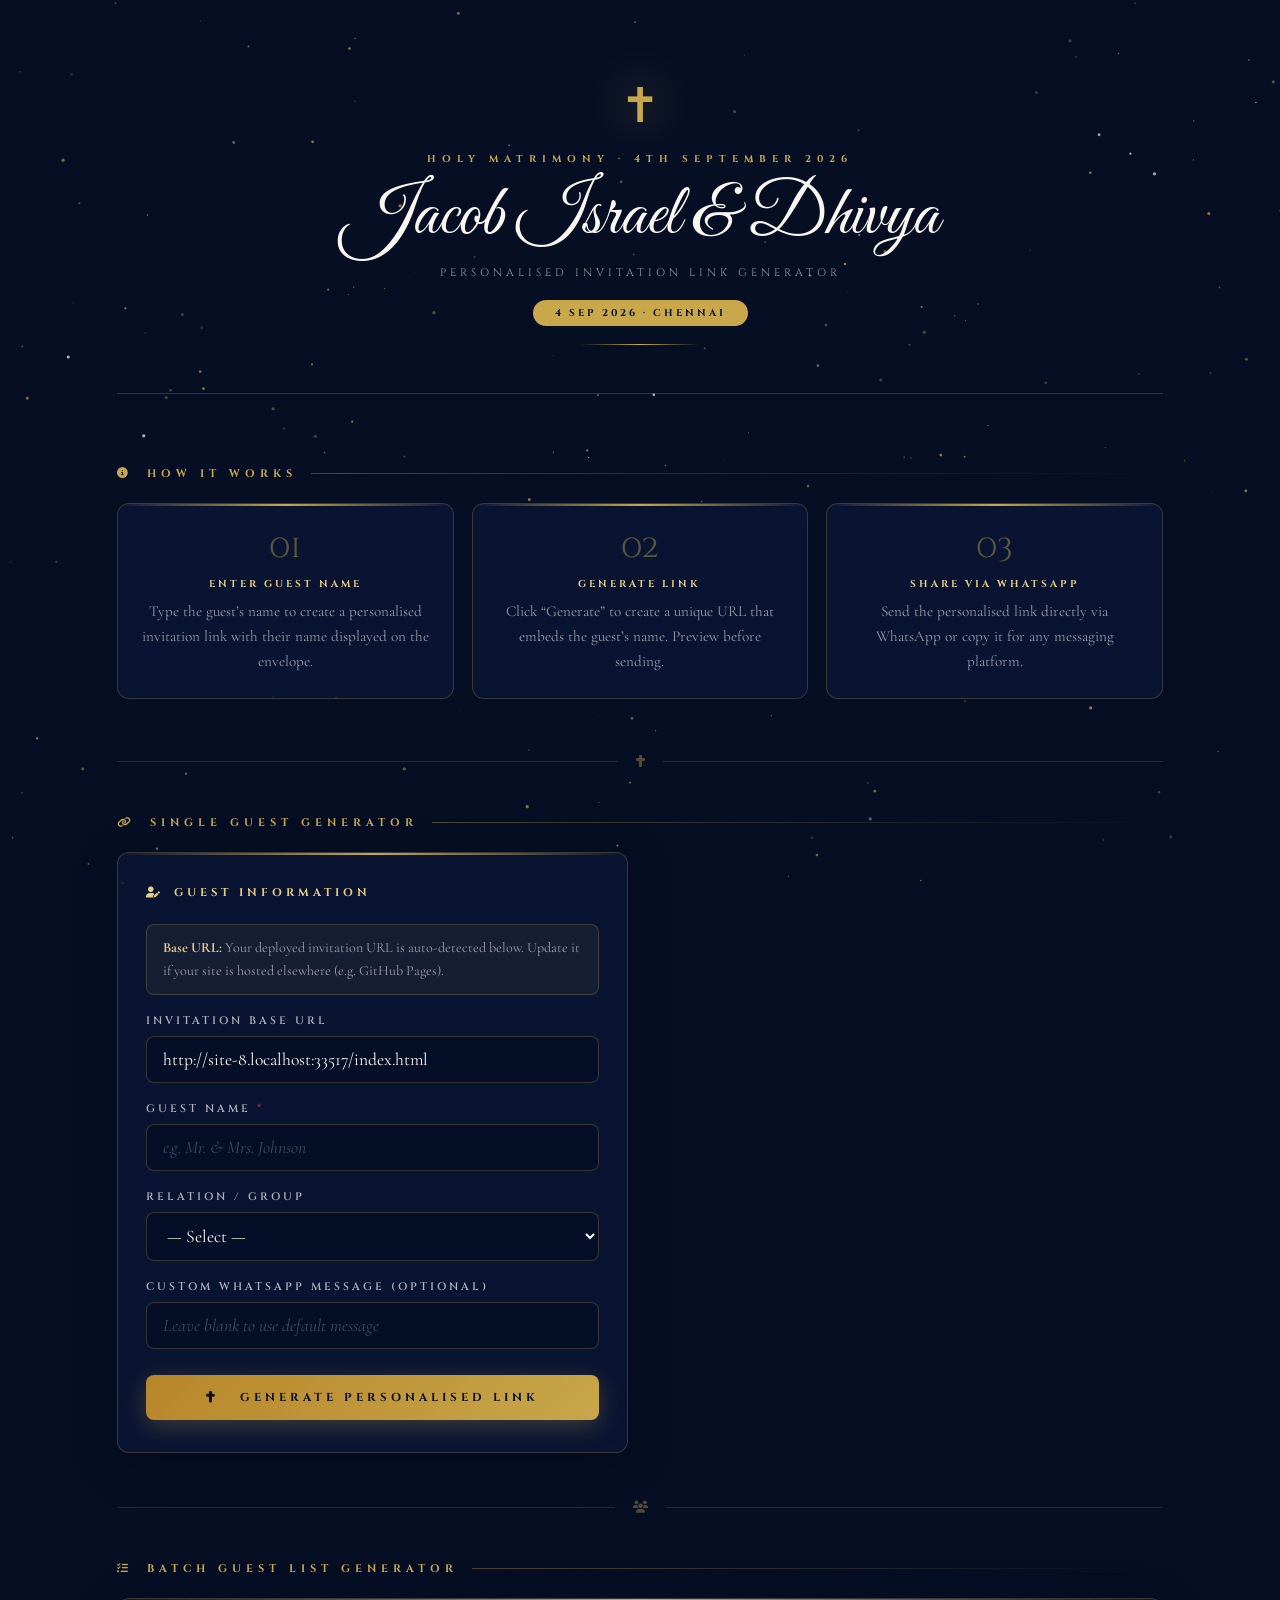
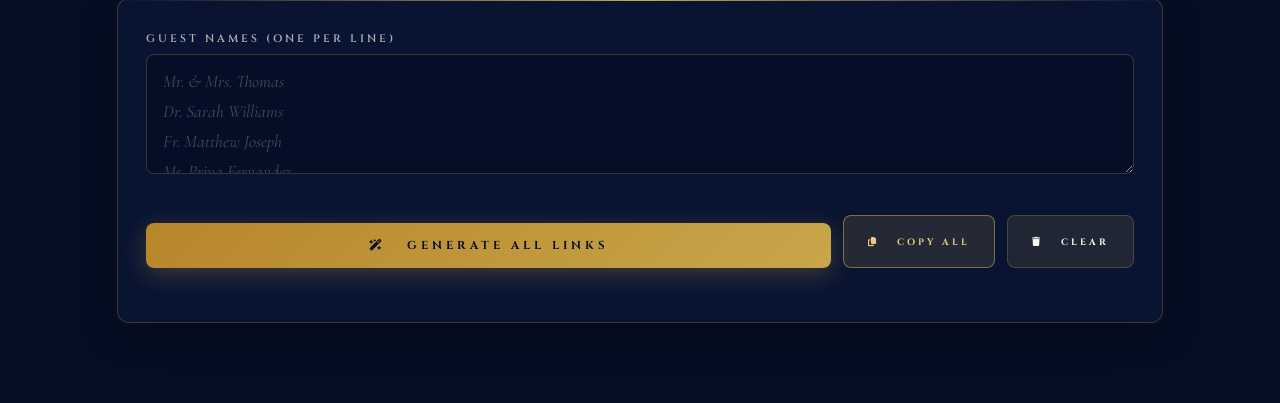
==== invite-generator.html @ 11e8b3fe "Add project files" ====
<!DOCTYPE html>
<html lang="en">
<head>
  <meta charset="UTF-8" />
  <meta name="viewport" content="width=device-width,initial-scale=1" />
  <title>Invitation Link Generator &#8212; Jacob Israel &amp; Dhivya Holy Matrimony</title>
  <meta name="description" content="Generate personalised invitation links for Jacob Israel &amp; Dhivya's Holy Matrimony on 4th September 2026." />
  <link rel="preconnect" href="https://fonts.googleapis.com" />
  <link rel="preconnect" href="https://fonts.gstatic.com" crossorigin />
  <link href="https://fonts.googleapis.com/css2?family=Cinzel:wght@400;600;700;900&family=Cinzel+Decorative:wght@400;700;900&family=Cormorant+Garamond:ital,wght@0,400;0,600;1,400;1,600&family=Great+Vibes&family=Playfair+Display:ital,wght@0,400;0,700;1,400&family=Lato:wght@300;400;700&display=swap" rel="stylesheet" />
  <link rel="stylesheet" href="https://cdnjs.cloudflare.com/ajax/libs/font-awesome/6.5.0/css/all.min.css" />
  <style>
    :root {
      --navy-deep:  #060E24;
      --navy-core:  #0D1B3E;
      --navy-mid:   #152347;
      --navy-light: #1E3060;
      --gold-core:  #C9A84C;
      --gold-light: #E8CC88;
      --gold-pale:  #F5E4B8;
      --ivory:      #FAF7F0;
      --text-dim:   rgba(250,247,240,0.60);
      --text-mid:   rgba(250,247,240,0.80);
      --border:     rgba(201,168,76,0.25);
      --border-b:   rgba(201,168,76,0.55);
      --glass:      rgba(13,27,62,0.55);
      --radius:     12px;
      --transition: 0.32s cubic-bezier(0.4,0,0.2,1);
    }
    *,*::before,*::after{ box-sizing:border-box; margin:0; padding:0; }
    html{ scroll-behavior:smooth; }
    ::-webkit-scrollbar{ width:5px; }
    ::-webkit-scrollbar-track{ background:var(--navy-deep); }
    ::-webkit-scrollbar-thumb{ background:var(--gold-core); border-radius:3px; }
    body{
      font-family:'Cormorant Garamond',serif;
      background:var(--navy-deep); color:var(--ivory);
      min-height:100vh; overflow-x:hidden;
      -webkit-font-smoothing:antialiased;
    }
    #bgCanvas{ position:fixed; inset:0; width:100%; height:100%; pointer-events:none; z-index:0; }

    /* ─── LAYOUT ─── */
    .wrapper{
      position:relative; z-index:1;
      max-width:1200px; margin:0 auto;
      padding:clamp(32px,6vw,80px) clamp(20px,6vw,80px) 80px;
    }

    /* ─── HEADER ─── */
    .page-header{
      text-align:center; margin-bottom:clamp(40px,6vw,72px);
      padding-bottom:clamp(28px,4vw,48px);
      border-bottom:1px solid var(--border);
      position:relative;
    }
    .page-header .cross{
      font-size:clamp(2rem,4vw,3rem); color:var(--gold-core);
      display:block; margin-bottom:16px;
      filter:drop-shadow(0 0 24px rgba(201,168,76,0.8));
      animation:glow 3.5s ease-in-out infinite;
    }
    @keyframes glow{
      0%,100%{ filter:drop-shadow(0 0 20px rgba(201,168,76,0.7)); }
      50%{ filter:drop-shadow(0 0 45px rgba(201,168,76,1.0)); }
    }
    .page-header .eyebrow{
      font-family:'Cinzel',serif; font-size:.62rem; letter-spacing:6px;
      text-transform:uppercase; color:var(--gold-core); font-weight:700;
      display:block; margin-bottom:12px;
    }
    .page-header h1{
      font-family:'Great Vibes',cursive;
      font-size:clamp(2.6rem,6vw,4.5rem);
      color:var(--ivory); font-weight:normal; line-height:1.1; margin-bottom:8px;
    }
    .page-header .sub{
      font-family:'Cinzel',serif; font-size:.68rem; letter-spacing:4px;
      color:var(--text-dim); text-transform:uppercase; margin-bottom:10px;
    }
    .page-header .date-tag{
      display:inline-block; font-family:'Cinzel',serif; font-size:.62rem;
      letter-spacing:3px; text-transform:uppercase; font-weight:700;
      background:var(--gold-core); color:var(--navy-deep); border-radius:50px;
      padding:6px 22px; margin-top:10px;
    }
    .header-rule{
      width:120px; height:1px; margin:18px auto 0;
      background:linear-gradient(90deg,transparent,var(--gold-core),transparent);
    }

    /* ─── HOW IT WORKS ─── */
    .how-grid{
      display:grid; grid-template-columns:repeat(3,1fr);
      gap:18px; margin-bottom:clamp(36px,5vw,56px);
    }
    @media(max-width:640px){ .how-grid{ grid-template-columns:1fr; } }
    .how-card{
      background:var(--glass);
      border:1px solid var(--border); border-radius:var(--radius);
      padding:24px 20px; text-align:center;
      backdrop-filter:blur(8px);
      transition:border-color var(--transition), transform var(--transition);
    }
    .how-card:hover{ border-color:var(--border-b); transform:translateY(-3px); }
    .how-card::before{
      content:''; display:block; height:2px;
      background:linear-gradient(90deg,transparent,var(--gold-core),transparent);
      margin:-24px -20px 20px;
    }
    .how-num{
      font-family:'Cinzel Decorative',serif; font-size:2rem;
      color:var(--gold-core); opacity:.45; margin-bottom:8px;
    }
    .how-title{
      font-family:'Cinzel',serif; font-size:.62rem; letter-spacing:3px;
      text-transform:uppercase; color:var(--gold-light); font-weight:700; margin-bottom:8px;
    }
    .how-desc{ font-size:.95rem; color:var(--text-dim); line-height:1.65; }

    /* ─── SECTION HEADING ─── */
    .sec-head{
      font-family:'Cinzel',serif; font-size:.68rem; letter-spacing:5px;
      text-transform:uppercase; color:var(--gold-core); font-weight:700;
      margin-bottom:22px; display:flex; align-items:center; gap:14px;
    }
    .sec-head::after{
      content:''; flex:1; height:1px;
      background:linear-gradient(90deg,rgba(201,168,76,.35),transparent);
    }

    /* ─── GRID ─── */
    .gen-grid{
      display:grid; grid-template-columns:1fr 1fr;
      gap:24px; margin-bottom:40px;
    }
    @media(max-width:720px){ .gen-grid{ grid-template-columns:1fr; } }

    /* ─── PANEL ─── */
    .panel{
      background:var(--glass);
      border:1px solid var(--border); border-radius:var(--radius);
      padding:32px 28px; backdrop-filter:blur(12px);
      position:relative; overflow:hidden;
      box-shadow:0 10px 40px rgba(0,0,0,0.25);
    }
    .panel::before{
      content:''; position:absolute; top:0; left:0; right:0; height:2px;
      background:linear-gradient(90deg,transparent,var(--gold-core),transparent);
    }
    .panel-title{
      font-family:'Cinzel',serif; font-size:.7rem; letter-spacing:4px;
      text-transform:uppercase; color:var(--gold-light); font-weight:700;
      margin-bottom:24px; display:flex; align-items:center; gap:10px;
    }

    /* ─── FORM ─── */
    .form-group{ margin-bottom:18px; }
    .form-group label{
      display:block; font-family:'Cinzel',serif; font-size:.68rem;
      letter-spacing:3px; text-transform:uppercase;
      color:rgba(250,247,240,.7); font-weight:600; margin-bottom:8px;
    }
    .form-group input,
    .form-group select,
    .form-group textarea{
      width:100%; background:rgba(6,14,36,0.75);
      border:1px solid var(--border); border-radius:8px;
      padding:12px 16px; font-family:'Cormorant Garamond',serif;
      font-size:1.1rem; color:var(--ivory); outline:none;
      transition:border-color var(--transition), box-shadow var(--transition);
    }
    .form-group input::placeholder,
    .form-group textarea::placeholder{ color:rgba(250,247,240,.25); font-style:italic; }
    .form-group input:focus,
    .form-group select:focus,
    .form-group textarea:focus{
      border-color:var(--gold-core);
      box-shadow:0 0 0 3px rgba(201,168,76,0.12);
    }
    .form-group select option{ background:var(--navy-mid); color:var(--ivory); }
    .form-group textarea{ min-height:120px; resize:vertical; line-height:1.7; }
    .note-text{
      font-size:.88rem; color:var(--text-dim); line-height:1.6;
      background:rgba(201,168,76,.07); border:1px solid var(--border);
      border-radius:8px; padding:12px 16px; margin-bottom:18px;
    }
    .note-text strong{ color:var(--gold-light); }

    /* ─── BUTTONS ─── */
    .btn-gen{
      width:100%; padding:15px 24px;
      background:linear-gradient(135deg,#B8862A,var(--gold-core),var(--gold-pale));
      background-size:220% auto;
      border:none; border-radius:8px;
      font-family:'Cinzel',serif; font-size:.72rem; letter-spacing:4px;
      text-transform:uppercase; font-weight:700;
      color:var(--navy-deep); cursor:pointer;
      transition:background-position .45s, transform .22s, box-shadow .3s;
      box-shadow:0 6px 24px rgba(201,168,76,.28); margin-top:8px;
    }
    .btn-gen:hover{
      background-position:right center; transform:translateY(-2px);
      box-shadow:0 12px 36px rgba(201,168,76,.45);
    }
    .btn-gen:active{ transform:translateY(0); }

    /* ─── OUTPUT PANEL ─── */
    .output-panel{ grid-column:1/-1; display:none; }
    .output-panel.show{ display:block; }
    .out-name{
      font-family:'Great Vibes',cursive; font-size:clamp(2rem,5vw,3.2rem);
      color:var(--gold-pale); text-shadow:0 0 30px rgba(201,168,76,.35);
      margin-bottom:4px; line-height:1.1;
    }
    .out-meta{
      font-family:'Cinzel',serif; font-size:.6rem; letter-spacing:3.5px;
      color:var(--text-dim); text-transform:uppercase; margin-bottom:22px;
    }
    .url-label{
      font-family:'Cinzel',serif; font-size:.56rem; letter-spacing:3px;
      color:rgba(250,247,240,.4); text-transform:uppercase; font-weight:700; margin-bottom:6px;
    }
    .url-box{
      background:rgba(6,14,36,0.85); border:1px solid var(--border);
      border-radius:8px; padding:14px 18px;
      font-family:'Lato',sans-serif; font-size:.9rem; color:var(--gold-light);
      word-break:break-all; line-height:1.6; margin-bottom:18px;
      cursor:text; user-select:all; transition:border-color var(--transition);
    }
    .url-box:hover{ border-color:var(--border-b); }
    .action-row{ display:flex; gap:10px; flex-wrap:wrap; margin-bottom:14px; }
    .btn-action{
      flex:1; min-width:110px; padding:11px 16px; border-radius:8px;
      font-family:'Cinzel',serif; font-size:.58rem; letter-spacing:3px;
      text-transform:uppercase; font-weight:700; cursor:pointer;
      transition:all var(--transition); display:flex;
      align-items:center; justify-content:center; gap:8px; text-decoration:none;
      border:1px solid transparent;
    }
    .btn-copy{
      background:rgba(201,168,76,.14); border-color:var(--border-b); color:var(--gold-light);
    }
    .btn-copy:hover{ background:rgba(201,168,76,.28); }
    .btn-copy.ok{
      background:rgba(50,180,80,.2); border-color:rgba(50,180,80,.5); color:#7EE87E;
    }
    .btn-wa{
      background:rgba(37,211,102,.12); border-color:rgba(37,211,102,.35); color:#25D366;
    }
    .btn-wa:hover{ background:rgba(37,211,102,.24); }
    .btn-prev{
      background:rgba(201,168,76,.12); border-color:var(--border); color:var(--ivory);
    }
    .btn-prev:hover{ background:rgba(201,168,76,.24); }

    /* ─── BATCH TABLE ─── */
    .table-scroll{ overflow-x:auto; border-radius:var(--radius); border:1px solid var(--border); }
    table{ width:100%; border-collapse:collapse; min-width:580px; }
    thead tr{ background:rgba(6,14,36,0.85); }
    th{
      font-family:'Cinzel',serif; font-size:.58rem; letter-spacing:3px;
      text-transform:uppercase; color:var(--gold-core); padding:13px 16px;
      text-align:left; white-space:nowrap; font-weight:700;
      border-bottom:1px solid var(--border);
    }
    td{
      padding:12px 16px; font-size:.95rem; color:var(--text-mid);
      border-bottom:1px solid rgba(255,255,255,.04); vertical-align:middle;
    }
    tr:last-child td{ border-bottom:none; }
    tr:hover td{ background:rgba(201,168,76,.04); }
    .td-n{ font-family:'Playfair Display',serif; font-style:italic; color:var(--gold-pale); }
    .td-u{ font-family:'Lato',sans-serif; font-size:.78rem; color:var(--text-dim); max-width:240px; overflow:hidden; text-overflow:ellipsis; white-space:nowrap; cursor:pointer; }
    .td-u:hover{ color:var(--gold-light); }
    .tbl-btn{
      padding:5px 10px; border-radius:5px;
      font-family:'Cinzel',serif; font-size:.5rem; letter-spacing:2px;
      text-transform:uppercase; font-weight:700; cursor:pointer;
      display:inline-flex; align-items:center; gap:5px; margin-right:4px;
      text-decoration:none; transition:all .2s; border:1px solid transparent;
    }
    .tb-cp{ background:rgba(201,168,76,.14); border-color:var(--border); color:var(--gold-light); }
    .tb-cp:hover{ background:rgba(201,168,76,.28); }
    .tb-cp.ok{ background:rgba(50,180,80,.2); border-color:rgba(50,180,80,.5); color:#7EE87E; }
    .tb-wa{ background:rgba(37,211,102,.12); border-color:rgba(37,211,102,.3); color:#25D366; }
    .tb-wa:hover{ background:rgba(37,211,102,.24); }
    .tb-pv{ background:rgba(201,168,76,.1); border-color:var(--border); color:var(--ivory); }
    .tb-pv:hover{ background:rgba(201,168,76,.22); }
    .tb-dl{ background:rgba(220,60,60,.1); border-color:rgba(220,60,60,.25); color:rgba(220,80,80,.9); }
    .tb-dl:hover{ background:rgba(220,60,60,.22); }

    /* ─── TOAST ─── */
    #toast{
      position:fixed; bottom:32px; left:50%;
      transform:translateX(-50%) translateY(18px);
      background:rgba(21,35,71,.97); border:1px solid var(--gold-core);
      border-radius:8px; padding:13px 28px;
      font-family:'Cinzel',serif; font-size:.62rem; letter-spacing:3.5px;
      text-transform:uppercase; color:var(--gold-pale); font-weight:700;
      z-index:9999; opacity:0; transition:opacity .3s,transform .3s;
      pointer-events:none; white-space:nowrap;
      box-shadow:0 8px 30px rgba(0,0,0,0.4);
    }
    #toast.show{ opacity:1; transform:translateX(-50%) translateY(0); }

    /* ─── DIVIDER ─── */
    .divider{
      display:flex; align-items:center; gap:18px;
      margin:clamp(32px,4vw,48px) 0; color:rgba(201,168,76,.4);
    }
    .divider::before,.divider::after{ content:''; flex:1; height:1px; background:rgba(201,168,76,.18); }
    .divider i{ font-size:.75rem; }

    /* ─── RESPONSIVE ─── */
    @media(max-width:480px){
      .action-row{ flex-direction:column; }
      .btn-action{ flex:none; width:100%; }
    }
  </style>
</head>
<body>
  <canvas id="bgCanvas"></canvas>
  <div id="toast" role="status" aria-live="polite"></div>

  <div class="wrapper">

    <!-- HEADER -->
    <header class="page-header">
      <span class="cross" aria-hidden="true">&#10013;</span>
      <span class="eyebrow">Holy Matrimony &#183; 4th September 2026</span>
      <h1>Jacob Israel &amp; Dhivya</h1>
      <p class="sub">Personalised Invitation Link Generator</p>
      <span class="date-tag">4 Sep 2026 &#183; Chennai</span>
      <div class="header-rule"></div>
    </header>

    <!-- HOW IT WORKS -->
    <div class="sec-head"><i class="fas fa-circle-info"></i> How It Works</div>
    <div class="how-grid">
      <div class="how-card">
        <div class="how-num">01</div>
        <div class="how-title">Enter Guest Name</div>
        <div class="how-desc">Type the guest&#8217;s name to create a personalised invitation link with their name displayed on the envelope.</div>
      </div>
      <div class="how-card">
        <div class="how-num">02</div>
        <div class="how-title">Generate Link</div>
        <div class="how-desc">Click &#8220;Generate&#8221; to create a unique URL that embeds the guest&#8217;s name. Preview before sending.</div>
      </div>
      <div class="how-card">
        <div class="how-num">03</div>
        <div class="how-title">Share via WhatsApp</div>
        <div class="how-desc">Send the personalised link directly via WhatsApp or copy it for any messaging platform.</div>
      </div>
    </div>

    <div class="divider"><i class="fas fa-cross"></i></div>

    <!-- GENERATOR -->
    <div class="sec-head"><i class="fas fa-link"></i> Single Guest Generator</div>
    <div class="gen-grid">

      <!-- Input -->
      <div class="panel">
        <div class="panel-title"><i class="fas fa-user-pen"></i> Guest Information</div>
        <div class="note-text">
          <strong>Base URL:</strong> Your deployed invitation URL is auto-detected below.
          Update it if your site is hosted elsewhere (e.g. GitHub Pages).
        </div>
        <div class="form-group">
          <label for="baseUrl">Invitation Base URL</label>
          <input type="url" id="baseUrl" placeholder="https://yourdomain.com/christiraian/index.html" />
        </div>
        <div class="form-group">
          <label for="guestName">Guest Name <span style="color:rgba(220,80,80,.7);">*</span></label>
          <input type="text" id="guestName" placeholder="e.g. Mr. &amp; Mrs. Johnson" autocomplete="name" />
        </div>
        <div class="form-group">
          <label for="guestRelation">Relation / Group</label>
          <select id="guestRelation">
            <option value="">&#8212; Select &#8212;</option>
            <option value="Family">Family</option>
            <option value="Friend">Friend</option>
            <option value="Church Member">Church Member</option>
            <option value="Colleague">Colleague</option>
            <option value="Neighbour">Neighbour</option>
            <option value="Guest">Guest</option>
          </select>
        </div>
        <div class="form-group">
          <label for="customMsg">Custom WhatsApp Message (optional)</label>
          <input type="text" id="customMsg" placeholder="Leave blank to use default message" />
        </div>
        <button class="btn-gen" id="genBtn" onclick="generateLink()">
          <i class="fas fa-cross"></i> &nbsp; Generate Personalised Link
        </button>
      </div>

      <!-- Output -->
      <div class="panel output-panel" id="outputPanel">
        <div class="panel-title"><i class="fas fa-envelope-open-text"></i> Generated Invitation</div>
        <div class="out-name" id="outName">Guest Name</div>
        <div class="out-meta" id="outMeta">Holy Matrimony &#183; 4th September 2026</div>
        <div class="url-label">Personalised Invitation Link</div>
        <div class="url-box" id="outUrl" onclick="copyFromBox(this)"></div>
        <div class="action-row">
          <button class="btn-action btn-copy" id="copyBtn" onclick="copyFromBox(document.getElementById('outUrl'))">
            <i class="fas fa-copy"></i> Copy Link
          </button>
          <a class="btn-action btn-wa" id="waBtn" href="#" target="_blank" rel="noopener">
            <i class="fab fa-whatsapp"></i> WhatsApp
          </a>
          <a class="btn-action btn-prev" id="prevBtn" href="#" target="_blank" rel="noopener">
            <i class="fas fa-eye"></i> Preview
          </a>
        </div>
      </div>

    </div><!-- /gen-grid -->

    <div class="divider"><i class="fas fa-users"></i></div>

    <!-- BATCH -->
    <div class="sec-head"><i class="fas fa-list-check"></i> Batch Guest List Generator</div>
    <div class="panel">
      <div class="form-group">
        <label for="batchInput">Guest Names (one per line)</label>
        <textarea id="batchInput" class="form-group" placeholder="Mr. &amp; Mrs. Thomas&#10;Dr. Sarah Williams&#10;Fr. Matthew Joseph&#10;Ms. Priya Fernandez&#10;..."></textarea>
      </div>
      <div style="display:flex;gap:12px;flex-wrap:wrap;margin-bottom:22px;">
        <button class="btn-gen" style="flex:1;min-width:180px;" onclick="generateBatch()">
          <i class="fas fa-wand-magic-sparkles"></i> &nbsp; Generate All Links
        </button>
        <button class="btn-action btn-copy" style="flex:none;padding:15px 24px;" onclick="copyAllUrls()">
          <i class="fas fa-copy"></i> &nbsp; Copy All
        </button>
        <button class="btn-action btn-prev" style="flex:none;padding:15px 24px;" onclick="clearBatch()">
          <i class="fas fa-trash"></i> &nbsp; Clear
        </button>
      </div>
      <div class="table-scroll" id="batchTableWrap" style="display:none;">
        <table>
          <thead>
            <tr>
              <th>#</th>
              <th><i class="fas fa-user"></i> Guest Name</th>
              <th><i class="fas fa-link"></i> Invitation URL</th>
              <th><i class="fas fa-cog"></i> Actions</th>
            </tr>
          </thead>
          <tbody id="batchBody"></tbody>
        </table>
      </div>
    </div>

  </div><!-- /wrapper -->

  <script>
    /* ── Stars ── */
    (function(){
      var c=document.getElementById('bgCanvas'), x=c.getContext('2d'), stars=[], W, H;
      function resize(){ W=c.width=window.innerWidth; H=c.height=window.innerHeight; mk(); }
      function mk(){
        stars=[];
        var n=Math.floor((W*H)/6000);
        for(var i=0;i<n;i++){
          stars.push({ x:Math.random()*W, y:Math.random()*H, r:Math.random()*1.4+.3,
            sp:.002+Math.random()*.008, ph:Math.random()*Math.PI*2,
            w:Math.random()>.8 });
        }
      }
      function draw(t){
        x.clearRect(0,0,W,H);
        stars.forEach(function(s){
          var a=(.25+.75*Math.abs(Math.sin(t*s.sp+s.ph)))*.72;
          x.beginPath(); x.arc(s.x,s.y,s.r,0,Math.PI*2);
          x.fillStyle=s.w?'rgba(255,255,255,'+a+')':'rgba(201,168,76,'+a+')';
          x.fill();
        });
        requestAnimationFrame(draw);
      }
      window.addEventListener('resize',resize,{passive:true}); resize(); requestAnimationFrame(draw);
    })();

    /* ── Toast ── */
    function toast(msg){
      var t=document.getElementById('toast'); t.textContent=msg;
      t.classList.add('show');
      setTimeout(function(){ t.classList.remove('show'); },2400);
    }

    /* ── Helpers ── */
    function getBase(){
      var u=document.getElementById('baseUrl').value.trim();
      return u.replace(/\/$/,'');
    }
    function makeUrl(name){ return getBase()+'?to='+encodeURIComponent(name); }

    function makeWAText(name, url){
      var custom=document.getElementById('customMsg').value.trim();
      if(custom) return encodeURIComponent(custom+'\n'+url);
      return encodeURIComponent(
        '\u271d Dear '+name+',\n\n'+
        'With hearts full of gratitude to God, we joyfully invite you to the\n'+
        '*Holy Matrimony of*\n\n'+
        '*J. Jacob Israel & N.S. Dhivya*\n\n'+
        '\ud83d\udcc5 *Friday, 4th September 2026*\n\n'+
        '\u26ea *Ceremony* \u2013 4:00 PM to 5:30 PM\n'+
        '   Votive Shrine of the Immaculate Heart of Mary\n'+
        '   63, Halls Road, Kilpauk, Chennai \u2013 600 010\n\n'+
        '\ud83e\udd42 *Reception* \u2013 7:00 PM Onwards\n'+
        '   CSI Lite Auditorium, Kellys, Chennai\n\n'+
        '\ud83d\udd17 Your personalised invitation:\n'+url+'\n\n'+
        '\u271d \u201cThis is the Lord\u2019s doing, it is marvellous in our eyes.\u201d \u2014 Psalms 118:23'
      );
    }

    /* ── Generate Single ── */
    function generateLink(){
      var name=document.getElementById('guestName').value.trim();
      if(!name){ toast('Please enter a guest name'); return; }
      var rel=document.getElementById('guestRelation').value;
      var url=makeUrl(name);
      document.getElementById('outName').textContent=name;
      document.getElementById('outMeta').textContent=(rel?rel+' \u00b7 ':'')+' Holy Matrimony \u00b7 4th September 2026';
      document.getElementById('outUrl').textContent=url;
      document.getElementById('outUrl').title=url;
      document.getElementById('prevBtn').href=url;
      document.getElementById('waBtn').href='https://wa.me/?text='+makeWAText(name,url);
      var op=document.getElementById('outputPanel');
      op.classList.add('show');
      op.scrollIntoView({behavior:'smooth',block:'nearest'});
    }

    /* ── Copy ── */
    function copyText(text, btn){
      navigator.clipboard.writeText(text).then(function(){
        toast('Link copied to clipboard!');
        if(btn){ btn.classList.add('ok'); var old=btn.innerHTML; btn.innerHTML='<i class="fas fa-check"></i> Copied!';
          setTimeout(function(){ btn.classList.remove('ok'); btn.innerHTML=old; },2200); }
      }).catch(function(){
        var ta=document.createElement('textarea'); ta.value=text;
        document.body.appendChild(ta); ta.select(); document.execCommand('copy');
        document.body.removeChild(ta); toast('Copied!');
      });
    }
    function copyFromBox(el){
      var url=el.textContent.trim(); if(!url) return;
      var btn=document.getElementById('copyBtn');
      copyText(url, btn);
    }

    /* ── Batch ── */
    function generateBatch(){
      var raw=document.getElementById('batchInput').value.trim();
      if(!raw){ toast('Enter at least one guest name'); return; }
      var names=raw.split('\n').map(function(n){ return n.trim(); }).filter(function(n){ return n; });
      var tbody=document.getElementById('batchBody');
      tbody.innerHTML='';
      names.forEach(function(name,i){
        var url=makeUrl(name);
        var waHref='https://wa.me/?text='+makeWAText(name,url);
        var tr=document.createElement('tr');
        tr.innerHTML=
          '<td style="color:rgba(201,168,76,.5);font-family:Cinzel,serif;font-size:.68rem;">'+(i+1)+'</td>'+
          '<td class="td-n">'+escHtml(name)+'</td>'+
          '<td class="td-u" title="'+escAttr(url)+'" onclick="copyText(\''+escAttr(url)+'\',null)">'+escHtml(url)+'</td>'+
          '<td style="white-space:nowrap;">'+
            '<button class="tbl-btn tb-cp" onclick="copyText(\''+escAttr(url)+'\',this)"><i class="fas fa-copy"></i></button>'+
            '<a class="tbl-btn tb-wa" href="'+escAttr(waHref)+'" target="_blank" rel="noopener"><i class="fab fa-whatsapp"></i></a>'+
            '<a class="tbl-btn tb-pv" href="'+escAttr(url)+'" target="_blank" rel="noopener"><i class="fas fa-eye"></i></a>'+
            '<button class="tbl-btn tb-dl" onclick="this.closest(\'tr\').remove();toast(\'Removed\')"><i class="fas fa-trash"></i></button>'+
          '</td>';
        tbody.appendChild(tr);
      });
      document.getElementById('batchTableWrap').style.display='block';
      toast(names.length+' links generated!');
    }

    function copyAllUrls(){
      var rows=document.querySelectorAll('#batchBody tr'); if(!rows.length){ toast('Generate links first'); return; }
      var lines=[];
      rows.forEach(function(r){
        var n=r.querySelector('.td-n'), u=r.querySelector('.td-u');
        if(n&&u) lines.push(n.textContent.trim()+': '+u.title);
      });
      copyText(lines.join('\n'), null);
    }

    function clearBatch(){
      document.getElementById('batchBody').innerHTML='';
      document.getElementById('batchTableWrap').style.display='none';
      document.getElementById('batchInput').value='';
      toast('Cleared!');
    }

    function escHtml(s){ return s.replace(/&/g,'&amp;').replace(/</g,'&lt;').replace(/>/g,'&gt;').replace(/"/g,'&quot;'); }
    function escAttr(s){ return s.replace(/'/g,'&#39;').replace(/"/g,'&quot;'); }

    /* ── Auto-detect base URL ── */
    (function(){
      var base=window.location.origin+window.location.pathname.replace('invite-generator.html','index.html');
      document.getElementById('baseUrl').value=base;
    })();
  </script>
</body>
</html>
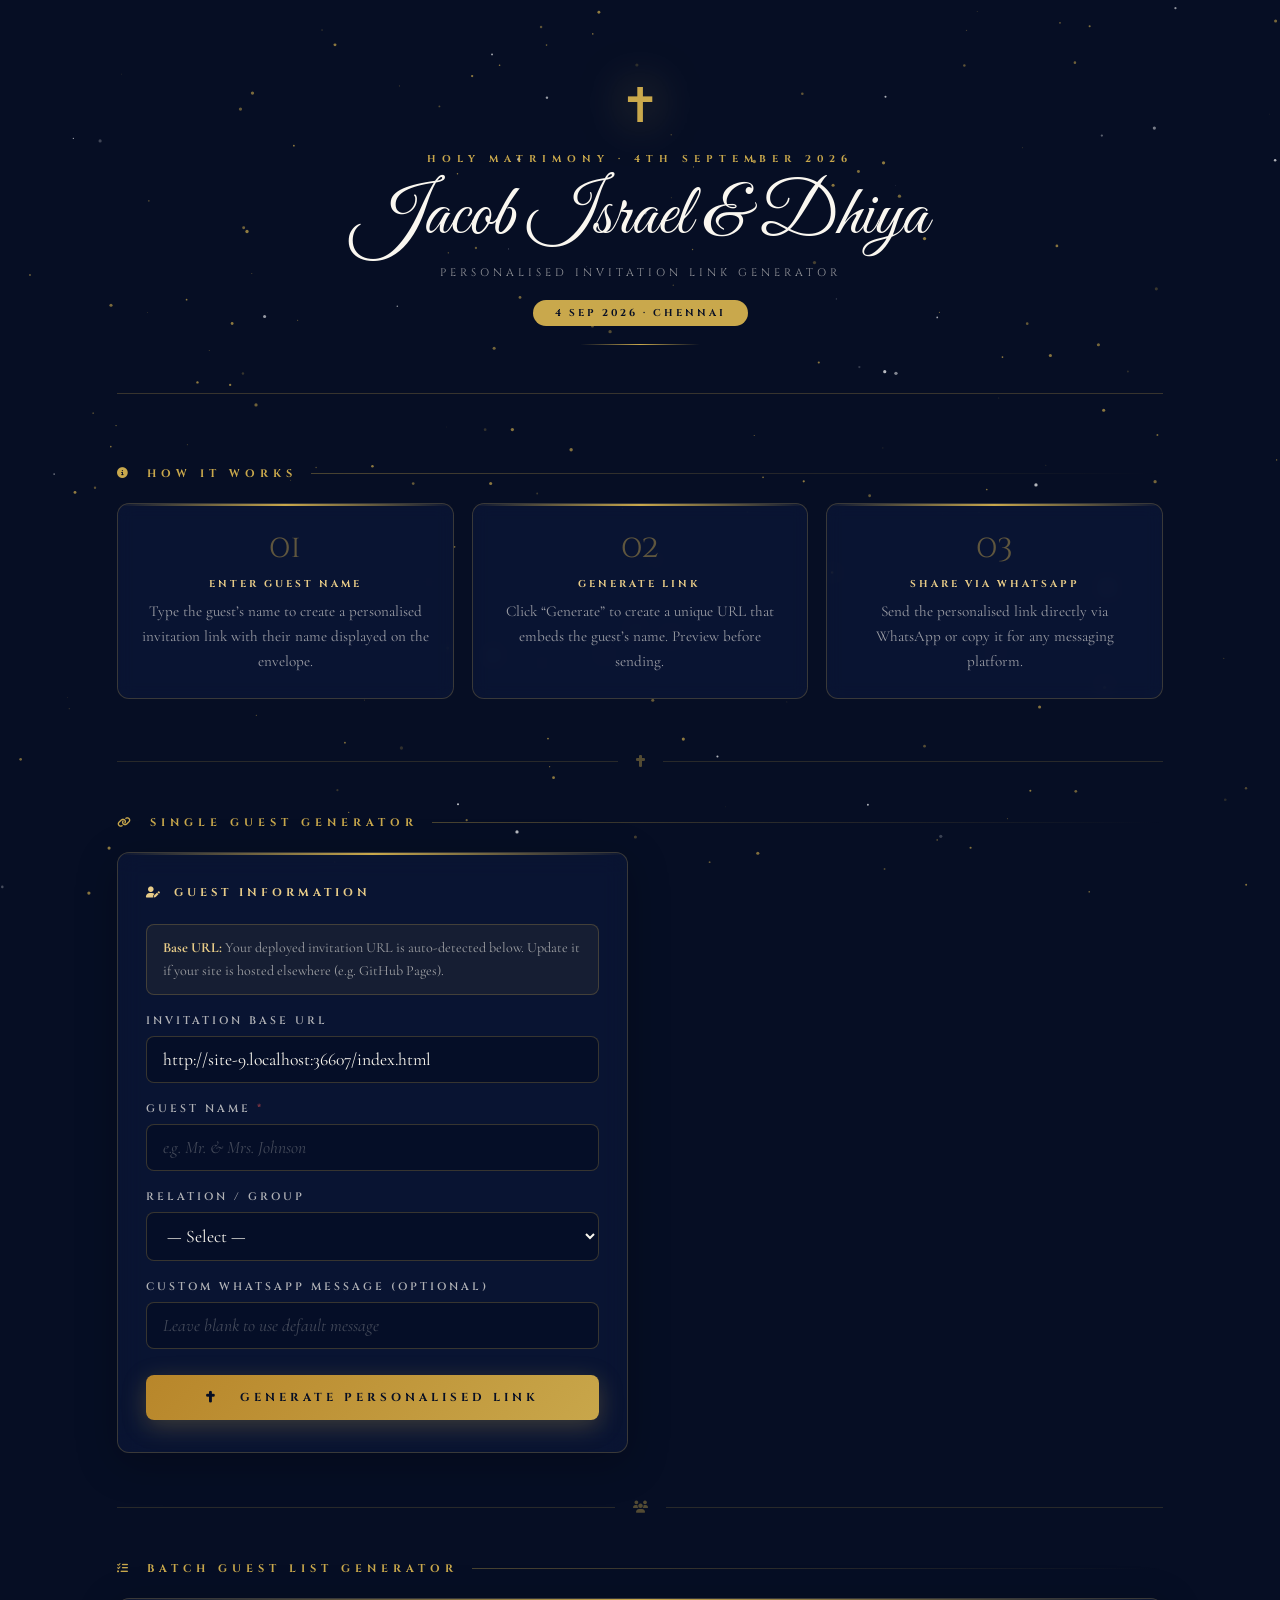
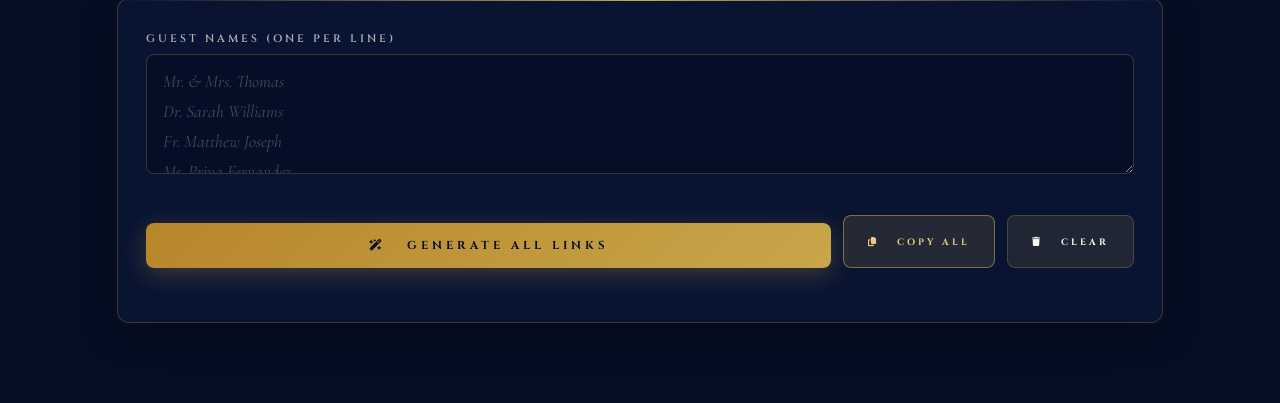
==== commit b1e1c025: "Update invitation layout, gifts details, and formatting" ====
--- a/invite-generator.html
+++ b/invite-generator.html
@@ -3,8 +3,8 @@
 <head>
   <meta charset="UTF-8" />
   <meta name="viewport" content="width=device-width,initial-scale=1" />
-  <title>Invitation Link Generator &#8212; Jacob Israel &amp; Dhivya Holy Matrimony</title>
-  <meta name="description" content="Generate personalised invitation links for Jacob Israel &amp; Dhivya's Holy Matrimony on 4th September 2026." />
+  <title>Invitation Link Generator &#8212; Jacob Israel &amp; Dhiya Holy Matrimony</title>
+  <meta name="description" content="Generate personalised invitation links for Jacob Israel &amp; Dhiya's Holy Matrimony on 4th September 2026." />
   <link rel="preconnect" href="https://fonts.googleapis.com" />
   <link rel="preconnect" href="https://fonts.gstatic.com" crossorigin />
   <link href="https://fonts.googleapis.com/css2?family=Cinzel:wght@400;600;700;900&family=Cinzel+Decorative:wght@400;700;900&family=Cormorant+Garamond:ital,wght@0,400;0,600;1,400;1,600&family=Great+Vibes&family=Playfair+Display:ital,wght@0,400;0,700;1,400&family=Lato:wght@300;400;700&display=swap" rel="stylesheet" />
@@ -329,7 +329,7 @@
     <header class="page-header">
       <span class="cross" aria-hidden="true">&#10013;</span>
       <span class="eyebrow">Holy Matrimony &#183; 4th September 2026</span>
-      <h1>Jacob Israel &amp; Dhivya</h1>
+      <h1>Jacob Israel &amp; Dhiya</h1>
       <p class="sub">Personalised Invitation Link Generator</p>
       <span class="date-tag">4 Sep 2026 &#183; Chennai</span>
       <div class="header-rule"></div>
@@ -504,7 +504,7 @@
         '\u271d Dear '+name+',\n\n'+
         'With hearts full of gratitude to God, we joyfully invite you to the\n'+
         '*Holy Matrimony of*\n\n'+
-        '*J. Jacob Israel & N.S. Dhivya*\n\n'+
+        '*J. Jacob Israel & N.S. Dhiya*\n\n'+
         '\ud83d\udcc5 *Friday, 4th September 2026*\n\n'+
         '\u26ea *Ceremony* \u2013 4:00 PM to 5:30 PM\n'+
         '   Votive Shrine of the Immaculate Heart of Mary\n'+
